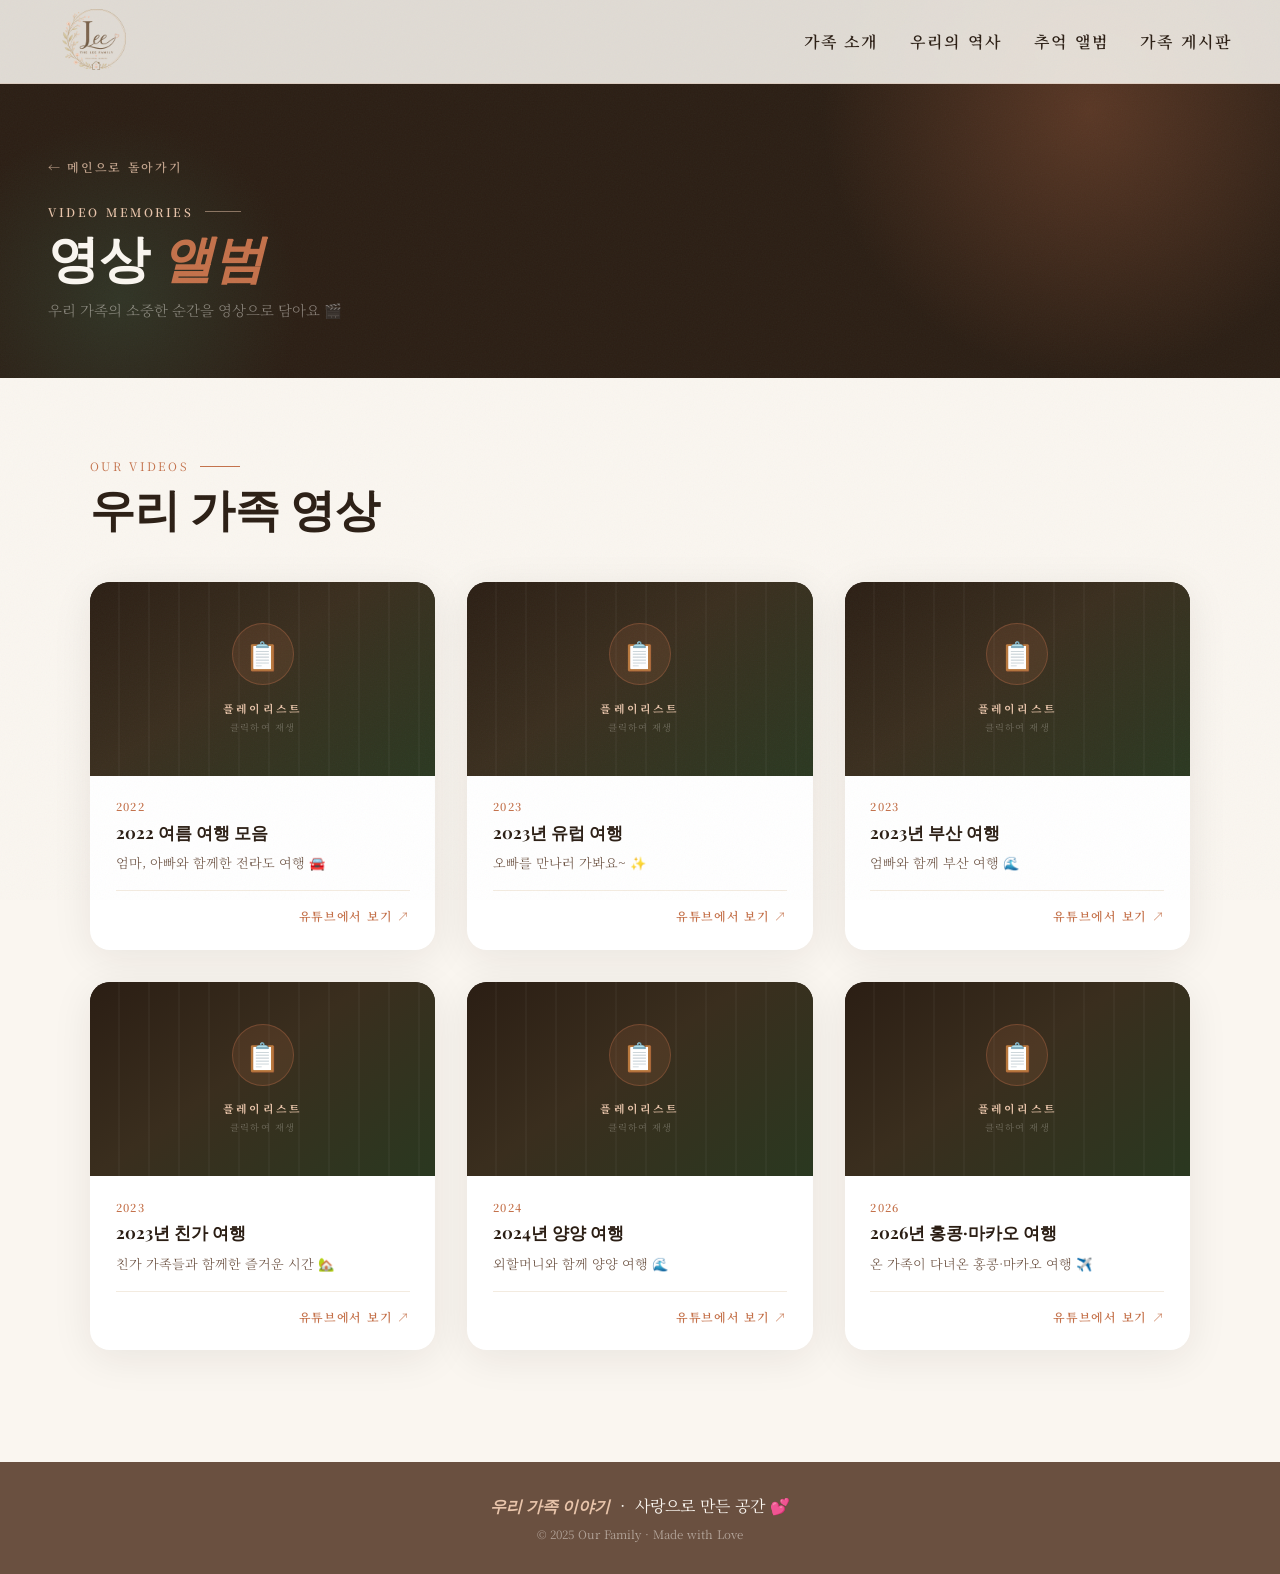
==== album.html @ 89b6e037 "first commit" ====
<!DOCTYPE html>
<html lang="ko">
<head>
  <meta charset="UTF-8" />
  <meta name="viewport" content="width=device-width, initial-scale=1.0"/>
  <title>영상 앨범 · 우리 가족 이야기</title>
  <link rel="icon" href="/img/logo2.png" type="image/png">
  <link href="https://fonts.googleapis.com/css2?family=Playfair+Display:ital,wght@0,400;0,700;1,400&family=Noto+Serif+KR:wght@300;400;600&display=swap" rel="stylesheet"/>
  <link rel="stylesheet" href="./css/style.css"/>
  <link rel="stylesheet" href="./css/album.css"/>
</head>
<body>

<!-- NAV -->
<nav>
  <div class="nav-logo">
    <a href="index.html"><img src="img/logo_outline.png" alt="우리 가족 이야기 로고" class="nav-logo-img"></a>
  </div>  <ul class="nav-links">
    <li><a href="index.html#members">가족 소개</a></li>
    <li><a href="index.html#timeline">우리의 역사</a></li>
    <li><a href="index.html#gallery">추억 앨범</a></li>
    <li><a href="index.html#messages">가족 게시판</a></li>
  </ul>
</nav>

<!-- HERO -->
<header class="album-header">
  <div class="album-header__glow g1"></div>
  <div class="album-header__glow g2"></div>
  <div class="album-header__inner">
    <a href="index.html" class="back-btn">← 메인으로 돌아가기</a>
    <p class="album-header__eyebrow">Video Memories</p>
    <h1 class="album-header__title">영상 <em>앨범</em></h1>
    <p class="album-header__sub">우리 가족의 소중한 순간을 영상으로 담아요 🎬</p>
  </div>
</header>

<!-- 영상 목록 -->
<section class="video-section">
  <div class="video-section__inner">
    <div class="video-section__head">
      <div class="section-eyebrow">Our Videos</div>
      <h2 class="section-title">우리 가족 영상</h2>
    </div>
    <div class="video-grid" id="albumGrid">
      <!-- 영상이 없을 때 표시 -->
      <div class="empty-state" id="albumEmpty" style="display:none">
        <div class="empty-state__icon">🎥</div>
        <p class="empty-state__msg">아직 등록된 영상이 없어요.<br>album.js에 영상을 추가해보세요!</p>
      </div>
    </div>
  </div>
</section>

<!-- FOOTER -->
<footer>
  <p><strong>우리 가족 이야기</strong> &nbsp;·&nbsp; 사랑으로 만든 공간 💕</p>
  <p style="margin-top:0.5rem;font-size:0.72rem;opacity:0.5">© 2025 Our Family · Made with Love</p>
</footer>

<script src="./js/album.js"></script>
</body>
</html>
---- css/style.css ----
/* ──────────────────────────────────────────
   style.css  |  우리 가족 이야기
   ────────────────────────────────────────── */

/* ── CSS 변수 (색상 팔레트) ── */
:root {
  --cream:      #faf6f0;
  --warm:       #f3ebe0;
  --terracotta: #c4714a;
  --amber:      #d4945a;
  --forest:     #3a5c44;
  --deep:       #2b1e14;
  --blush:      #e8c4aa;
  --sage:       #8aab8e;
  --gold:       #b8924a;
}

/* ── 리셋 & 기본 ── */
*, *::before, *::after { box-sizing: border-box; margin: 0; padding: 0; }

html { scroll-behavior: smooth; }

body {
  background-color: var(--cream);
  color: var(--deep);
  font-family: 'Noto Serif KR', serif;
  overflow-x: hidden;
}

/* ── 노이즈 텍스처 오버레이 ── */
body::before {
  content: '';
  position: fixed; inset: 0;
  background-image: url("data:image/svg+xml,%3Csvg xmlns='http://www.w3.org/2000/svg' width='300' height='300'%3E%3Cfilter id='n'%3E%3CfeTurbulence type='fractalNoise' baseFrequency='0.75' numOctaves='4' stitchTiles='stitch'/%3E%3C/filter%3E%3Crect width='300' height='300' filter='url(%23n)' opacity='0.04'/%3E%3C/svg%3E");
  pointer-events: none; z-index: 9999;
}

/* ────────────────────────────────
   NAV
   ──────────────────────────────── */
nav {
  position: fixed; top: 0; left: 0; right: 0; z-index: 100;
  display: flex; align-items: center; justify-content: space-between;
  padding: 1.2rem 3rem;
  background: rgba(250,246,240,0.88);
  backdrop-filter: blur(12px);
  border-bottom: 1px solid rgba(196,113,74,0.15);
}
.nav-logo {
  display: flex;
  align-items: center;
  gap: 0.6rem;
  font-family: 'Playfair Display', serif;
  font-style: italic; font-size: 1.3rem;
  color: var(--terracotta);
  letter-spacing: 0.02em;
  height: 45px;
}
.nav-links { display: flex; gap: 2rem; list-style: none; }
.nav-links a {
  font-size: 1rem; letter-spacing: 0.12em; text-transform: uppercase;
  color: var(--deep); text-decoration: none; font-weight: 600;
  transition: color 0.3s;
}
.nav-links a:hover { color: var(--terracotta); }

.nav-logo-img {
  height: 6rem;
  width: auto;
  display: block;
  object-fit: contain;
}

/* ────────────────────────────────
   HERO
   ──────────────────────────────── */
#hero {
  min-height: 100vh;
  display: grid; grid-template-columns: 1fr 1fr;
  align-items: center;
  padding: 7rem 3rem 4rem;
  position: relative; overflow: hidden;
  gap: 4rem;
}

.hero-bg-circle {
  position: absolute;
  border-radius: 50%;
  background: radial-gradient(circle, var(--blush) 0%, transparent 70%);
  opacity: 0.5;
}
.hero-bg-circle.c1 { width: 600px; height: 600px; top: -100px; right: -100px; }
.hero-bg-circle.c2 {
  width: 400px; height: 400px; bottom: -50px; left: -80px;
  background: radial-gradient(circle, var(--sage) 0%, transparent 70%);
  opacity: 0.25;
}

.hero-text { position: relative; z-index: 2; animation: fadeUp 1s ease both; }
.hero-eyebrow {
  font-size: 0.75rem; letter-spacing: 0.2em; text-transform: uppercase;
  color: var(--terracotta); margin-bottom: 1.2rem;
  display: flex; align-items: center; gap: 0.8rem;
}
.hero-eyebrow::before {
  content: ''; display: block; width: 36px; height: 1px; background: var(--terracotta);
}
.hero-title {
  font-family: 'Playfair Display', serif;
  font-size: clamp(3rem, 6vw, 5.5rem);
  line-height: 1.08; font-weight: 700;
  margin-bottom: 1.5rem;
}
.hero-title em { color: var(--terracotta); font-style: italic; }
.hero-desc {
  font-size: 1rem; line-height: 1.9; color: #5a4030;
  max-width: 420px; margin-bottom: 2.5rem; font-weight: 300;
}

.btn-primary {
  display: inline-block;
  padding: 0.9rem 2.4rem;
  background: var(--terracotta); color: white;
  border-radius: 100px; font-size: 0.82rem;
  letter-spacing: 0.1em; text-transform: uppercase;
  text-decoration: none; font-weight: 600;
  transition: background 0.3s, transform 0.2s;
}
.btn-primary:hover { background: var(--deep); transform: translateY(-2px); }

/* 사진의 세로 포커스 조정: 얼굴이 잘리지 않도록 이미지 위치를 약간 위로 당깁니다 */
.hero-visual .hero-photo,
.photo-card img {
  object-fit: cover;
  object-position: center 10%;
  transition: object-position 0.25s ease;
}
/* hero-visual 이미지 스타일 */
.hero-visual .photo-card { overflow: hidden; border-radius: 12px; }
.hero-visual .hero-photo {
  display: block;
  width: 100%;
  height: 100%;
  /* object-fit: cover; */
  max-height: 160px; /* 네비/레이아웃에 맞춰 조정 */
}
/* 필요하면 card 크기 조정 (예) */
.hero-visual .photo-card { width: 140px; height: 160px; }
@media (max-width:600px){
  .hero-visual .photo-card{ width: 110px; height: 130px; }
}
/* 히어로 사진 그리드 */
.hero-visual {
  position: relative; z-index: 2;
  animation: fadeUp 1s 0.2s ease both;
  display: grid; grid-template-columns: 1fr 1fr; gap: 1rem;
  max-width: 480px; justify-self: end;
}
.photo-card {
  border-radius: 20px; overflow: hidden;
  aspect-ratio: 3/4;
  position: relative;
  box-shadow: 0 20px 60px rgba(43,30,20,0.15);
}
.photo-card:nth-child(2) { margin-top: 2.5rem; }
.photo-card:nth-child(3) { margin-top: -2rem; }
.photo-card:nth-child(4) { margin-top: 1rem; }

.photo-placeholder {
  width: 100%; height: 100%;
  display: flex; flex-direction: column;
  align-items: center; justify-content: center;
  gap: 0.5rem; padding: 1rem; text-align: center;
  cursor: pointer; transition: transform 0.3s;
}
.photo-placeholder:hover { transform: scale(1.02); }
.photo-placeholder .icon { font-size: 2rem; }
.photo-placeholder .label {
  font-size: 0.72rem; letter-spacing: 0.1em;
  text-transform: uppercase; color: rgba(255,255,255,0.85);
  font-weight: 600;
}

.pc-1 { background: linear-gradient(145deg, #c4714a, #d4945a); }
.pc-2 { background: linear-gradient(145deg, #3a5c44, #8aab8e); }
.pc-3 { background: linear-gradient(145deg, #b8924a, #e8c4aa); }
.pc-4 { background: linear-gradient(145deg, #8aab8e, #3a5c44); }

.photo-card input[type="file"] {
  position: absolute; inset: 0; opacity: 0; cursor: pointer; z-index: 3;
}
.photo-card img {
  position: absolute; inset: 0; width: 100%; height: 100%; object-fit: cover;
}

/* ────────────────────────────────
   섹션 공통
   ──────────────────────────────── */
section { padding: 6rem 3rem; }

.section-eyebrow {
  font-size: 0.72rem; letter-spacing: 0.2em; text-transform: uppercase;
  color: var(--terracotta); margin-bottom: 0.8rem;
  display: flex; align-items: center; gap: 0.7rem;
}
.section-eyebrow::after {
  content: ''; flex: 1; max-width: 40px; height: 1px; background: var(--terracotta);
}
.section-title {
  font-family: 'Playfair Display', serif;
  font-size: clamp(2rem, 4vw, 3.2rem); font-weight: 700;
  line-height: 1.15; margin-bottom: 1rem;
}

/* ────────────────────────────────
   MEMBERS (가족 소개)
   ──────────────────────────────── */
#members { background: var(--warm); }

.members-header { text-align: center; margin-bottom: 3.5rem; }
.members-header .section-eyebrow { justify-content: center; }
.members-header .section-eyebrow::after,
.members-header .section-eyebrow::before {
  content: ''; flex: 1; max-width: 40px; height: 1px; background: var(--terracotta);
}

.members-grid {
  display: grid; grid-template-columns: repeat(auto-fit, minmax(200px, 1fr));
  gap: 2rem; max-width: 900px; margin: 0 auto;
}

/* 멤버 카드: 사진으로 대체, hover 시 설명(여기서는 .member-bio)을 아래에서 슬라이드 업하여 표시 */
.member-card { position: relative; overflow: hidden; border-radius: 12px; padding: 1.25rem 1rem 1.5rem; transition: transform .18s ease; }
.member-avatar {
  width: 96px;
  height: 96px;
  border-radius: 50%;
  margin: 0 auto 0.9rem;
  position: relative;
  overflow: hidden;
  display: flex;
  align-items: center;
  justify-content: center;
}

.member-avatar img {
  position: absolute;
  inset: 0;
  width: 100%;
  height: 100%;
  object-fit: cover;
  /* 얼굴이 잘리지 않도록 세로 포지션을 아래로 이동 */
  object-position: center 62%;
  transition: object-position .25s ease;
}

/* 모바일 조정 */
@media (max-width: 600px) {
  .member-avatar { width: 76px; height: 76px; }
  .member-avatar img { object-position: center 60%; }
}
/* 설명 오버레이 (숨김 상태에서 hover 시 나타남) */
.member-bio {
  position: absolute;
  left: 0;
  right: 0;
  bottom: 0;
  background: linear-gradient(180deg, rgba(255,255,255,0.98), rgba(255,255,255,0.95));
  color: #4a3020;
  padding: 1rem;
  font-size: 0.9rem;
  line-height: 1.5;
  transform: translateY(100%);
  opacity: 0;
  transition: transform .25s ease, opacity .25s ease;
  pointer-events: auto;
  box-shadow: 0 -8px 24px rgba(43,30,20,0.06);
}

/* Hover 동작 */
.member-card:hover { transform: translateY(-6px); }
.member-card:hover .member-bio { transform: translateY(0); opacity: 1; }

/* member-role / member-name 위치 조정 (기존 스타일과 충돌하면 필요에 따라 조정) */
.member-role { text-align: center; font-weight: 600; color: #6a5040; margin-bottom: 0.25rem; }
.member-name { text-align: center; font-weight: 700; margin-bottom: 0.6rem; }

/* 모바일/작은 화면 조정 */
@media (max-width: 600px) {
  .member-avatar { width: 72px; height: 72px; }
  .member-bio { font-size: 0.85rem; padding: 0.85rem; }
}
.member-card::before {
  content: ''; 
  position: absolute; 
  top: 0; 
  left: 0; 
  right: 0; 
  height: 7px;
}
.member-card:nth-child(1)::before { background: #4B3F3F; }
.member-card:nth-child(2)::before { background: #C38D9E; }
.member-card:nth-child(3)::before { background: #8E9A82; }
.member-card:nth-child(4)::before { background: #F6C6A8; }
.member-card:hover { transform: translateY(-8px); box-shadow: 0 20px 60px rgba(43,30,20,0.14); }


.av-1 { background: linear-gradient(135deg, #f3ebe0, #e8c4aa); }
.av-2 { background: linear-gradient(135deg, #d4f0da, #8aab8e); }
.av-3 { background: linear-gradient(135deg, #fde8d0, #d4945a); }
.av-4 { background: linear-gradient(135deg, #d0e8f0, #7aabb8); }

/* ────────────────────────────────
   TIMELINE (우리의 발자취)
   ──────────────────────────────── */
#timeline { position: relative; }
.timeline-header { margin-bottom: 4rem; }

.timeline-list { position: relative; max-width: 700px; margin: 0 auto; }
.timeline-list::before {
  content: ''; position: absolute; left: 50%; top: 0; bottom: 0;
  width: 2px;
  background: linear-gradient(to bottom, transparent, var(--blush), var(--blush), transparent);
  transform: translateX(-50%);
}

/* timeline: 스크롤 시 항목 하나씩 나타나게 하는 애니메이션 */
.timeline-list .tl-item {
  opacity: 0;
  transform: translateY(24px);
  transition: opacity .5s ease, transform .5s ease;
  will-change: opacity, transform;
}
.timeline-list .tl-item.in-view {
  opacity: 1;
  transform: translateY(0);
}
/* 선택사항: 각 항목이 화면 중앙에 가까울 때 트리거하려면 threshold 조절 */
@media (prefers-reduced-motion: reduce) {
  .timeline-list .tl-item,
  .timeline-list .tl-item.in-view {
    transition: none;
    transform: none;
    opacity: 1;
  }
}

.tl-item {
  display: grid; grid-template-columns: 1fr 60px 1fr;
  align-items: start; margin-bottom: 3rem;
  opacity: 0; transform: translateY(20px);
  transition: opacity 0.5s, transform 0.5s;
}
.tl-item.visible { opacity: 1; transform: none; }

.tl-left  { text-align: right; padding-right: 2rem; padding-top: 0.3rem; }
.tl-right { padding-left: 2rem; padding-top: 0.3rem; }

/* 짝수 항목: 좌우 반전 */
.tl-item:nth-child(even) .tl-left  { order: 3; text-align: left; padding-left: 2rem; padding-right: 0; }
.tl-item:nth-child(even) .tl-center { order: 2; }
.tl-item:nth-child(even) .tl-right { order: 1; text-align: right; padding-right: 2rem; padding-left: 0; }

.tl-center { display: flex; align-items: flex-start; justify-content: center; padding-top: 0.2rem; }
.tl-dot {
  width: 16px; height: 16px; border-radius: 50%;
  background: var(--terracotta); border: 3px solid var(--cream);
  box-shadow: 0 0 0 3px var(--blush); flex-shrink: 0; margin-top: 0.2rem;
}

.tl-year {
  font-family: 'Playfair Display', serif; font-size: 1.6rem;
  font-weight: 700; color: var(--terracotta); line-height: 1; margin-bottom: 0.3rem;
}
.tl-title { font-weight: 600; font-size: 0.95rem; margin-bottom: 0.4rem; }
.tl-desc  { font-size: 0.82rem; color: #6a5040; line-height: 1.7; font-weight: 300; }

/* ────────────────────────────────
   GALLERY (추억 앨범)
   ──────────────────────────────── */
#gallery { background: var(--deep); color: var(--cream); }
#gallery .section-eyebrow { color: var(--blush); }
#gallery .section-eyebrow::after { background: var(--blush); }

/* 영상 앨범 링크 버튼 */
.btn-album {
  display: inline-flex; align-items: center; gap: 0.4rem;
  padding: 0.55rem 1.4rem;
  margin-bottom: 1.5rem;
  border: 1.5px solid var(--blush); border-radius: 100px;
  color: var(--blush); font-size: 0.78rem;
  letter-spacing: 0.08em; text-decoration: none; font-weight: 600;
  transition: background 0.25s, color 0.25s, transform 0.2s;
  white-space: nowrap;
}
.btn-album:hover {
  background: var(--blush); color: var(--deep);
  transform: translateY(-2px);
}

.gallery-grid {
  display: grid;
  grid-template-columns: 2fr 1fr 1fr;
  grid-template-rows: 200px 200px;
  gap: 1rem;
}
.gallery-item {
  border-radius: 16px; overflow: hidden;
  position: relative;
}
.gallery-item:first-child { grid-row: 1 / 3; }

.gallery-ph {
  width: 100%; height: 100%;
  display: flex; flex-direction: column;
  align-items: center; justify-content: center; gap: 0.6rem;
  color: rgba(250,246,240,0.6); font-size: 0.75rem;
  letter-spacing: 0.1em; text-transform: uppercase; font-weight: 600;
}

/* g2 이미지: 좌/우(및 상/하) 위치를 변수로 제어 */
.gallery-item.g2 {
  --g2-pos-x: 70%; /* 기본 가로 위치 (left:0% / center:50% / right:100%) */
  --g2-pos-y: 70%;  /* 기본 세로 위치 (0% 위쪽 / 100% 아래쪽) */
}
.gallery-item.g2 img {
  object-position: var(--g2-pos-x) var(--g2-pos-y);
  transition: object-position .25s ease, transform .25s ease;
}

/* g3 이미지: 좌/우(및 상/하) 위치를 변수로 제어 */
.gallery-item.g3 {
  --g3-pos-x: 100%; /* 기본 가로 위치 (left:0% / center:50% / right:100%) */
  --g3-pos-y: 70%;  /* 기본 세로 위치 (0% 위쪽 / 100% 아래쪽) */
}
.gallery-item.g3 img {
  object-position: var(--g3-pos-x) var(--g3-pos-y);
  transition: object-position .25s ease, transform .25s ease;
}

.gallery-item.g4 {
  --g3-pos-x: 100%; /* 기본 가로 위치 (left:0% / center:50% / right:100%) */
  --g3-pos-y: 70%;  /* 기본 세로 위치 (0% 위쪽 / 100% 아래쪽) */
}
.gallery-item.g4 img {
  object-position: var(--g4-pos-x) var(--g4-pos-y);
  transition: object-position .25s ease, transform .25s ease;
}

.gallery-item.g5 {
  --g3-pos-x: 100%; /* 기본 가로 위치 (left:0% / center:50% / right:100%) */
  --g3-pos-y: 40%;  /* 기본 세로 위치 (0% 위쪽 / 100% 아래쪽) */
}
.gallery-item.g5 img {
  object-position: var(--g5-pos-x) var(--g5-pos-y);
  transition: object-position .25s ease, transform .25s ease;
}
/* 호버 약간 확대(선택) */
.gallery-item.g2:hover img { transform: scale(1.04); }
.gallery-item.g3:hover img { transform: scale(1.04); }
.gallery-item.g4:hover img { transform: scale(1.04); }
.gallery-item.g5:hover img { transform: scale(1.04); }

.gallery-item img { position: absolute; inset: 0; width: 100%; height: 100%; object-fit: cover; }

/* ────────────────────────────────
   FOOTER
   ──────────────────────────────── */
/* footer 색상 변경 */
footer {
  background: #6a5040; /* 원하면 다른 색으로 변경: #6a5040 등 */
  color: var(--cream);
  padding: 2rem 3rem;
  text-align: center;
  transition: background .2s ease, color .2s ease;
}
footer p { margin: 0; color: inherit; }
footer a { color: rgba(255,255,255,0.95); text-decoration: underline; }
footer strong { color: var(--blush); font-family: 'Playfair Display', serif; font-style: italic; }

/* ────────────────────────────────
   애니메이션
   ──────────────────────────────── */
@keyframes fadeUp {
  from { opacity: 0; transform: translateY(24px); }
  to   { opacity: 1; transform: translateY(0); }
}

.reveal {
  opacity: 0; transform: translateY(24px);
  transition: opacity 0.6s, transform 0.6s;
}
.reveal.visible { opacity: 1; transform: none; }

/* ────────────────────────────────
   장식 요소
   ──────────────────────────────── */
.leaf {
  position: absolute; opacity: 0.06; pointer-events: none;
  font-size: clamp(80px, 15vw, 160px);
  user-select: none;
}

/* ────────────────────────────────
   반응형 (모바일)
   ──────────────────────────────── */
@media (max-width: 768px) {
  nav { padding: 1rem 1.5rem; }
  .nav-links { display: none; }

  #hero { grid-template-columns: 1fr; padding: 6rem 1.5rem 3rem; gap: 2rem; }
  .hero-visual { justify-self: center; max-width: 340px; }

  section { padding: 4rem 1.5rem; }

  .gallery-grid { grid-template-columns: 1fr 1fr; grid-template-rows: auto; }
  .gallery-item:first-child { grid-row: auto; }

  .timeline-list::before { left: 24px; }
  .tl-item { grid-template-columns: 0 48px 1fr; }
  .tl-left { display: none; }
  .tl-item:nth-child(even) .tl-left   { display: none; }
  .tl-item:nth-child(even) .tl-center { order: 1; }
  .tl-item:nth-child(even) .tl-right  { order: 2; text-align: left; padding-right: 0; padding-left: 1.5rem; }
}
---- css/album.css ----
/* ──────────────────────────────────────────
   album.css  |  영상 앨범 페이지 전용 스타일
   (공통 스타일은 style.css 에서 불러옵니다)
   ────────────────────────────────────────── */

/* ────────────────────────────────
   히어로 배너  (.album-header)
   ──────────────────────────────── */
.album-header {
  min-height: 42vh;
  background: var(--deep);
  display: flex;
  align-items: flex-end;
  padding: 8rem 3rem 3.5rem;
  position: relative;
  overflow: hidden;
}

/* 빛번짐 장식 */
.album-header__glow {
  position: absolute;
  border-radius: 50%;
  pointer-events: none;
}
.album-header__glow.g1 {
  width: 540px; height: 540px;
  top: -160px; right: -80px;
  background: radial-gradient(circle, rgba(196,113,74,0.3) 0%, transparent 70%);
}
.album-header__glow.g2 {
  width: 360px; height: 360px;
  bottom: -100px; left: -60px;
  background: radial-gradient(circle, rgba(58,92,68,0.35) 0%, transparent 70%);
}

.album-header__inner {
  position: relative;
  z-index: 2;
}

/* 뒤로 가기 버튼 */
.back-btn {
  display: inline-flex;
  align-items: center;
  gap: 0.4rem;
  color: var(--blush);
  font-size: 0.75rem;
  letter-spacing: 0.14em;
  text-transform: uppercase;
  text-decoration: none;
  font-weight: 600;
  margin-bottom: 1.8rem;
  opacity: 0.8;
  transition: color 0.25s, opacity 0.25s, transform 0.2s;
}
.back-btn:hover {
  color: var(--cream);
  opacity: 1;
  transform: translateX(-3px);
}

/* 아이브로우 */
.album-header__eyebrow {
  font-size: 0.72rem;
  letter-spacing: 0.22em;
  text-transform: uppercase;
  color: var(--blush);
  font-weight: 600;
  margin-bottom: 0.6rem;
  display: flex;
  align-items: center;
  gap: 0.7rem;
}
.album-header__eyebrow::after {
  content: '';
  display: block;
  width: 36px; height: 1px;
  background: var(--blush);
  opacity: 0.5;
}

/* 타이틀 */
.album-header__title {
  font-family: 'Playfair Display', serif;
  font-size: clamp(2rem, 4vw, 3.2rem); font-weight: 700;
  line-height: 1.08;
  color: var(--cream);
  margin-bottom: 0.8rem;
}
.album-header__title em {
  color: var(--terracotta);
  font-style: italic;
}

/* 서브타이틀 */
.album-header__sub {
  color: rgba(250,246,240,0.45);
  font-size: 0.9rem;
  font-weight: 300;
  line-height: 1.7;
}

/* ────────────────────────────────
   영상 목록 섹션  (.video-section)
   ──────────────────────────────── */
.video-section {
  background: var(--cream);
  padding: 5rem 3rem 7rem;
}

.video-section__inner {
  max-width: 1100px;
  margin: 0 auto;
}

.video-section__head {
  margin-bottom: 3rem;
}

/* 아이브로우 (section-eyebrow 는 style.css 에 있으나
   album 페이지 색상만 여기서 오버라이드) */
.video-section__head .section-eyebrow {
  color: var(--terracotta);
  margin-bottom: 0.5rem;
}
.video-section__head .section-title {
  font-family: 'Playfair Display', serif;
  font-size: clamp(1.8rem, 3.5vw, 2.8rem);
  font-weight: 700;
  color: var(--deep);
}

/* ────────────────────────────────
   영상 그리드  (.video-grid)
   ──────────────────────────────── */
.video-grid {
  display: grid;
  grid-template-columns: repeat(auto-fill, minmax(300px, 1fr));
  gap: 2rem;
}

/* ────────────────────────────────
   영상 카드  (.video-card)
   ──────────────────────────────── */
.video-card {
  background: white;
  border-radius: 20px;
  overflow: hidden;
  box-shadow: 0 8px 40px rgba(43,30,20,0.08);
  transition: transform 0.3s, box-shadow 0.3s;
  animation: fadeUp 0.45s ease both;
}
.video-card:hover {
  transform: translateY(-6px);
  box-shadow: 0 20px 60px rgba(43,30,20,0.13);
}

/* 썸네일 영역 (16:9 비율 유지) */
.video-thumb {
  position: relative;
  padding-top: 56.25%;
  background: var(--deep);
  overflow: hidden;
  cursor: pointer;
}
.video-thumb iframe,
.video-thumb-img {
  position: absolute;
  inset: 0; width: 100%; height: 100%;
}
.video-thumb iframe  { border: none; }
.video-thumb-img     { object-fit: cover; }

/* 일반 영상 — 썸네일 로드 실패 플레이스홀더 */
.video-thumb-placeholder {
  position: absolute; inset: 0;
  display: flex; flex-direction: column;
  align-items: center; justify-content: center; gap: 0.6rem;
  color: rgba(250,246,240,0.5);
  font-size: 0.75rem; letter-spacing: 0.1em; text-transform: uppercase;
}
.video-thumb-placeholder .play-icon { font-size: 2.5rem; }

/* ────────────────────────────────
   플레이리스트 썸네일 플레이스홀더
   ──────────────────────────────── */
.playlist-thumb-placeholder {
  position: absolute; inset: 0;
  display: flex; flex-direction: column;
  align-items: center; justify-content: center;
  gap: 0.9rem;
  background: linear-gradient(145deg, #2b1e14 0%, #3a2e1e 45%, #2a3820 100%);
  transition: background 0.3s;
}

/* 배경 줄무늬 (필름 느낌) */
.playlist-thumb-placeholder::before {
  content: '';
  position: absolute; inset: 0;
  background: repeating-linear-gradient(
    90deg,
    transparent 0px, transparent 28px,
    rgba(255,255,255,0.03) 28px, rgba(255,255,255,0.03) 30px
  );
  pointer-events: none;
}

.video-thumb:hover .playlist-thumb-placeholder {
  background: linear-gradient(145deg, #3a2a1c 0%, #4a3c28 45%, #344828 100%);
}

/* 아이콘 원형 */
.playlist-thumb-icon-wrap {
  position: relative; z-index: 1;
  width: 62px; height: 62px;
  border-radius: 50%;
  background: rgba(196,113,74,0.15);
  border: 1.5px solid rgba(196,113,74,0.35);
  display: flex; align-items: center; justify-content: center;
  transition: background 0.3s, border-color 0.3s, transform 0.3s;
}
.video-thumb:hover .playlist-thumb-icon-wrap {
  background: rgba(196,113,74,0.28);
  border-color: rgba(196,113,74,0.65);
  transform: scale(1.08);
}
.playlist-thumb-icon { font-size: 1.75rem; line-height: 1; }

/* 텍스트 */
.playlist-thumb-text {
  position: relative; z-index: 1;
  display: flex; flex-direction: column;
  align-items: center; gap: 0.25rem;
}
.playlist-thumb-label {
  font-size: 0.68rem;
  letter-spacing: 0.2em; text-transform: uppercase;
  color: var(--blush); font-weight: 700;
}
.playlist-thumb-sub {
  font-size: 0.58rem;
  letter-spacing: 0.12em; text-transform: uppercase;
  color: rgba(250,246,240,0.3); font-weight: 400;
}

/* ────────────────────────────────
   카드 본문  (.video-body)
   ──────────────────────────────── */
.video-body { padding: 1.4rem 1.6rem 1.6rem; }

.video-date {
  font-size: 0.68rem; letter-spacing: 0.12em; text-transform: uppercase;
  color: var(--terracotta); font-weight: 600; margin-bottom: 0.4rem;
}
.video-title {
  font-family: 'Playfair Display', serif;
  font-size: 1.05rem; font-weight: 700;
  color: var(--deep); margin-bottom: 0.5rem; line-height: 1.4;
}
.video-desc {
  font-size: 0.82rem; color: #6a5040; line-height: 1.7; font-weight: 300;
}

/* 카드 하단 */
.video-card-footer {
  display: flex; align-items: center; justify-content: flex-end;
  margin-top: 1rem; padding-top: 1rem;
  border-top: 1px solid var(--warm);
}
.video-link {
  font-size: 0.75rem; color: var(--terracotta);
  text-decoration: none; font-weight: 600;
  letter-spacing: 0.06em; transition: color 0.25s;
}
.video-link:hover { color: var(--deep); }

/* ────────────────────────────────
   빈 상태  (.empty-state)
   ──────────────────────────────── */
.empty-state {
  grid-column: 1 / -1;
  text-align: center;
  padding: 5rem 2rem;
  background: white;
  border-radius: 24px;
  border: 2px dashed var(--blush);
}
.empty-state__icon { font-size: 3.5rem; margin-bottom: 1.2rem; }
.empty-state__msg {
  font-size: 0.9rem; color: #a08070;
  line-height: 1.9; font-weight: 300;
}

/* ────────────────────────────────
   애니메이션
   ──────────────────────────────── */
@keyframes fadeUp {
  from { opacity: 0; transform: translateY(20px); }
  to   { opacity: 1; transform: translateY(0); }
}

/* ────────────────────────────────
   반응형 (모바일)
   ──────────────────────────────── */
@media (max-width: 768px) {
  .album-header    { padding: 6.5rem 1.5rem 2.5rem; }
  .video-section   { padding: 3.5rem 1.5rem 5rem; }
  .video-grid      { grid-template-columns: 1fr; }
}
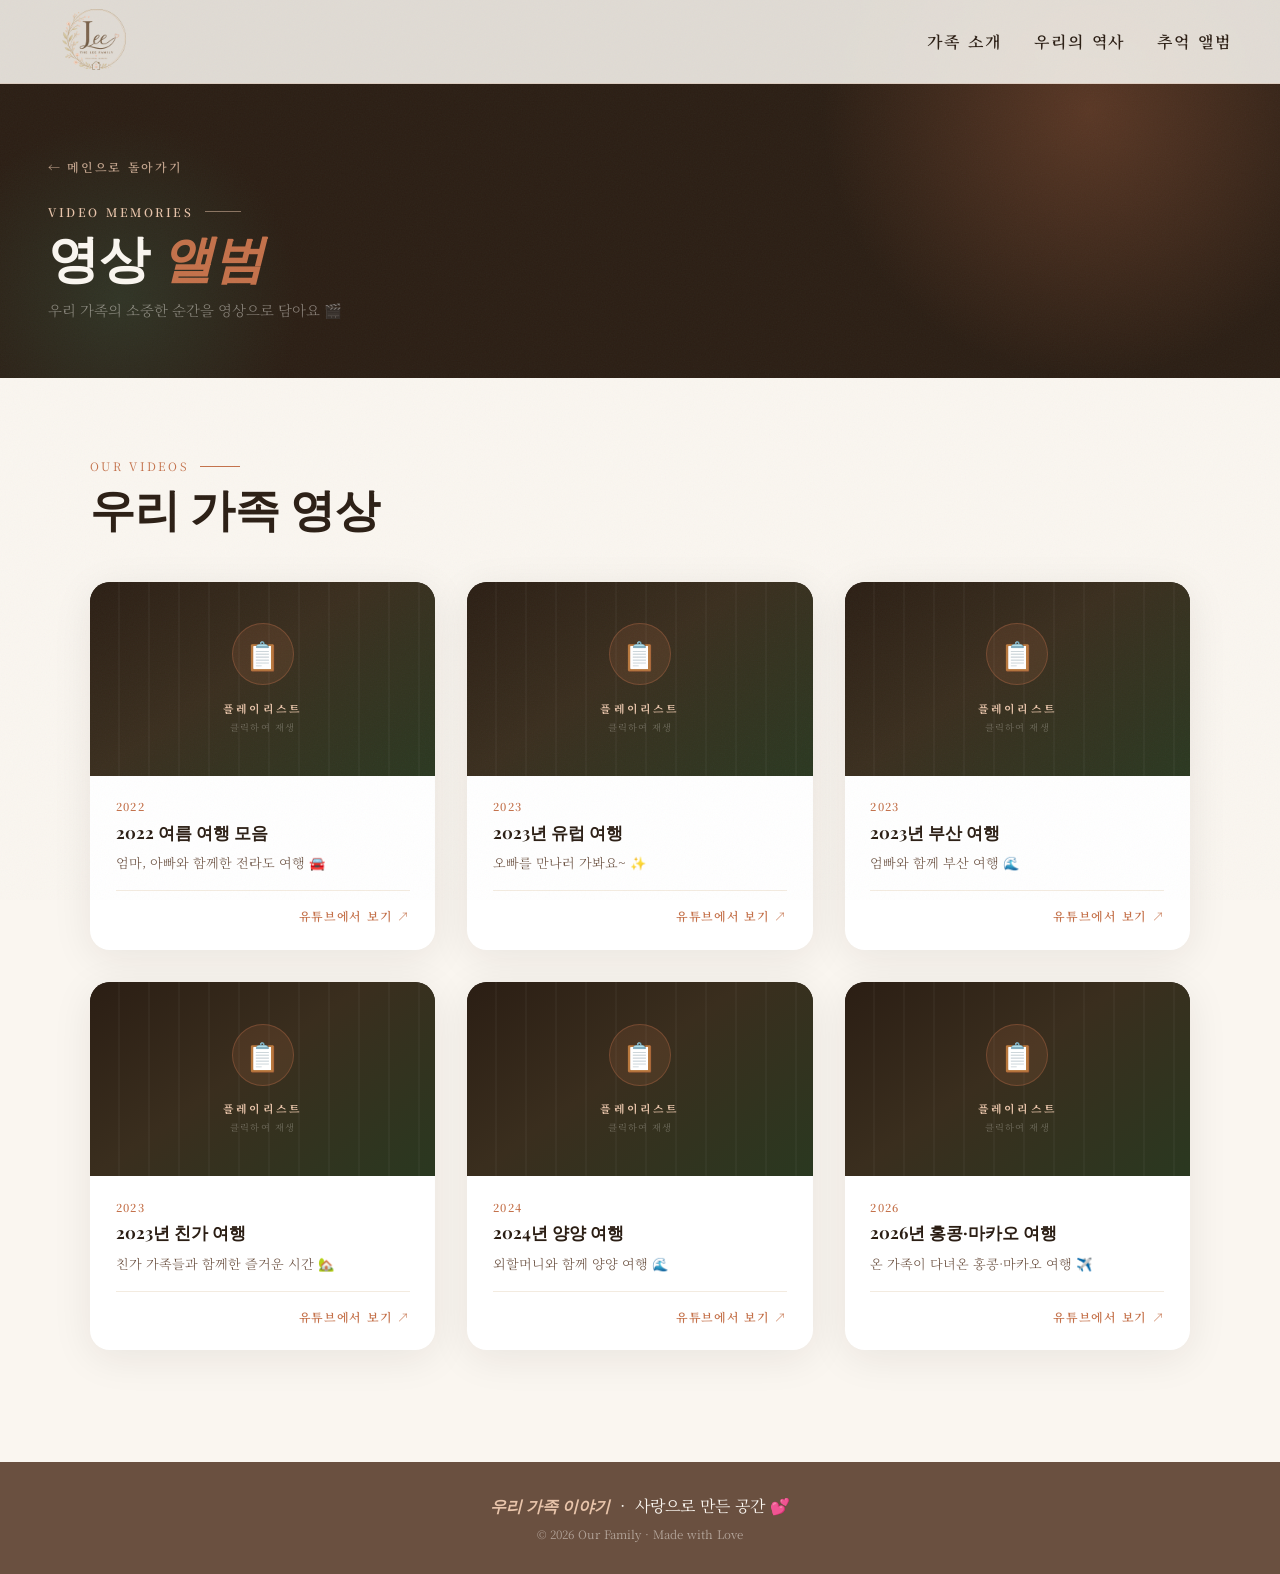
==== commit 3501d3ef: "modify nav-log" ====
--- a/album.html
+++ b/album.html
@@ -19,7 +19,6 @@
     <li><a href="index.html#members">가족 소개</a></li>
     <li><a href="index.html#timeline">우리의 역사</a></li>
     <li><a href="index.html#gallery">추억 앨범</a></li>
-    <li><a href="index.html#messages">가족 게시판</a></li>
   </ul>
 </nav>
 
@@ -55,7 +54,7 @@
 <!-- FOOTER -->
 <footer>
   <p><strong>우리 가족 이야기</strong> &nbsp;·&nbsp; 사랑으로 만든 공간 💕</p>
-  <p style="margin-top:0.5rem;font-size:0.72rem;opacity:0.5">© 2025 Our Family · Made with Love</p>
+  <p style="margin-top:0.5rem;font-size:0.72rem;opacity:0.5">© 2026 Our Family · Made with Love</p>
 </footer>
 
 <script src="./js/album.js"></script>
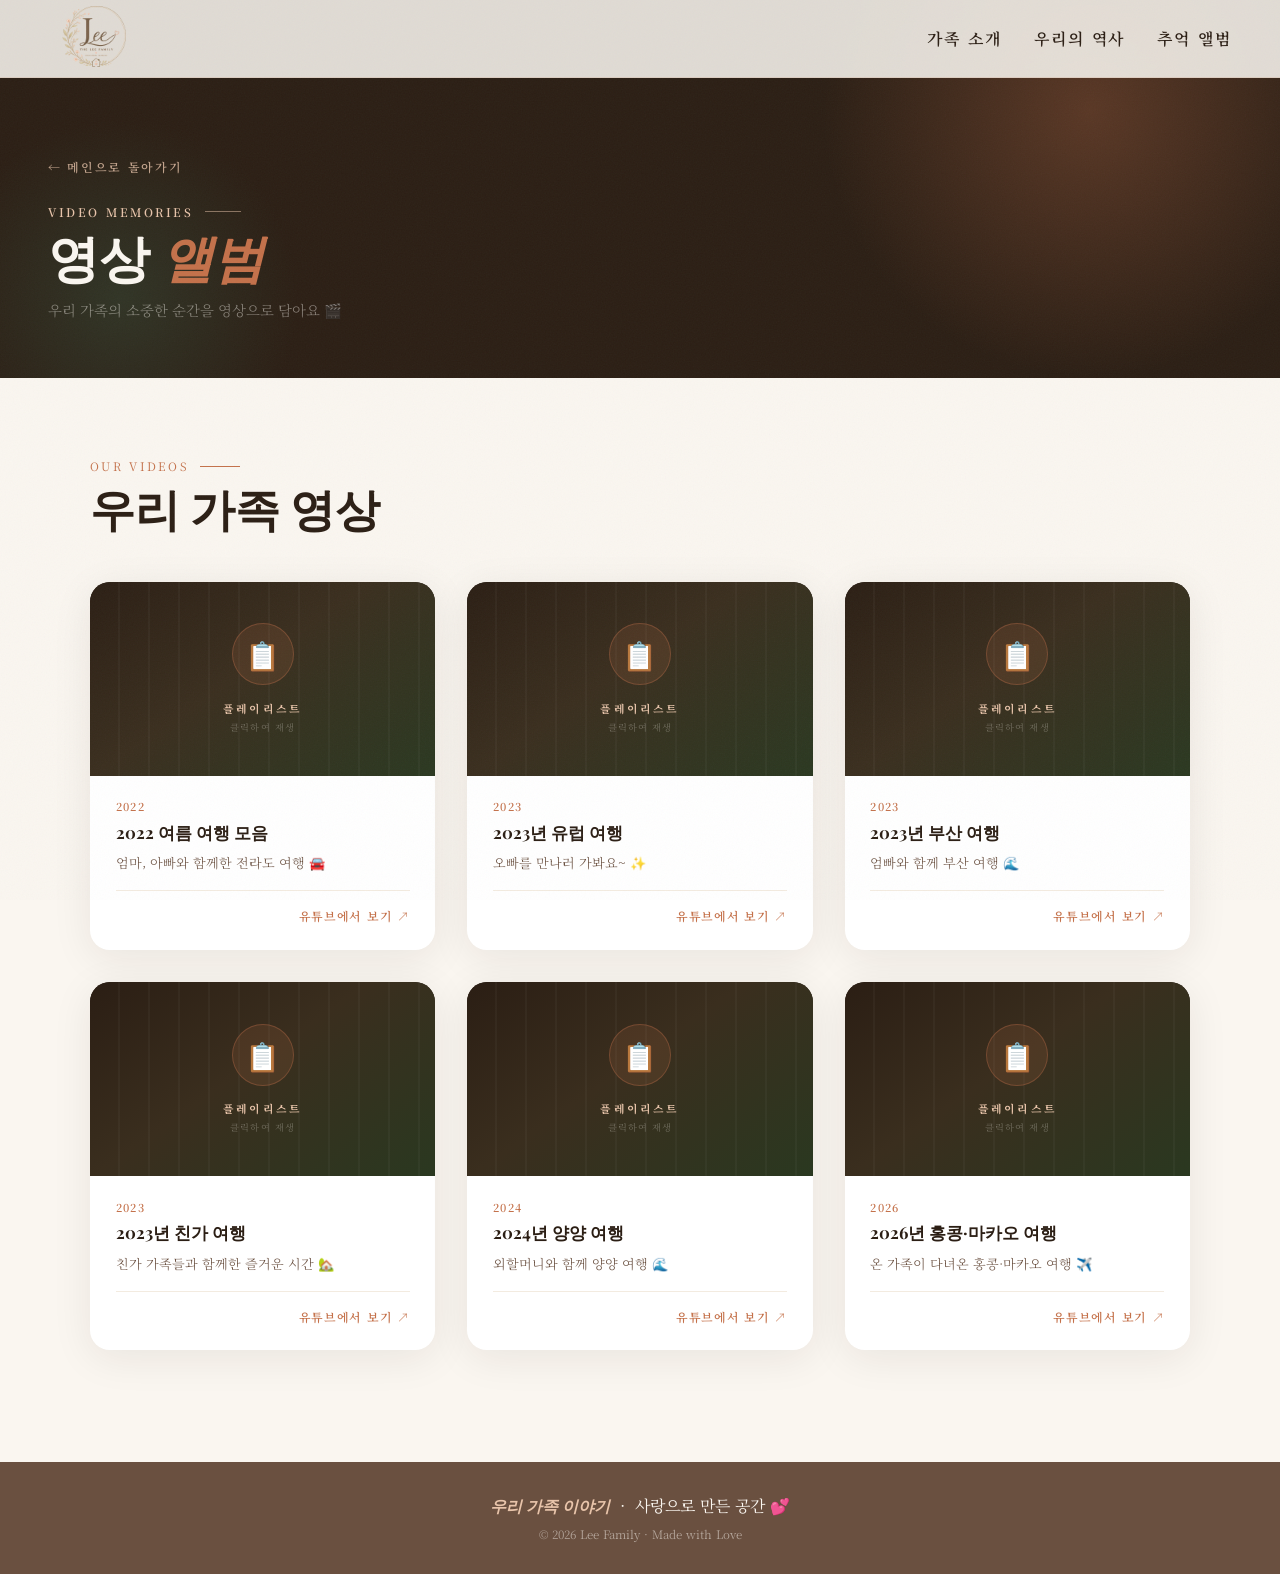
==== commit f63d8ded: "modify minor things" ====
--- a/album.html
+++ b/album.html
@@ -54,7 +54,7 @@
 <!-- FOOTER -->
 <footer>
   <p><strong>우리 가족 이야기</strong> &nbsp;·&nbsp; 사랑으로 만든 공간 💕</p>
-  <p style="margin-top:0.5rem;font-size:0.72rem;opacity:0.5">© 2026 Our Family · Made with Love</p>
+  <p style="margin-top:0.5rem;font-size:0.72rem;opacity:0.5">© 2026 Lee Family · Made with Love</p>
 </footer>
 
 <script src="./js/album.js"></script>
--- a/css/style.css
+++ b/css/style.css
@@ -41,7 +41,7 @@
 nav {
   position: fixed; top: 0; left: 0; right: 0; z-index: 100;
   display: flex; align-items: center; justify-content: space-between;
-  padding: 1.2rem 3rem;
+  padding: 1.7rem 3rem;
   background: rgba(250,246,240,0.88);
   backdrop-filter: blur(12px);
   border-bottom: 1px solid rgba(196,113,74,0.15);
@@ -54,7 +54,7 @@
   font-style: italic; font-size: 1.3rem;
   color: var(--terracotta);
   letter-spacing: 0.02em;
-  height: 45px;
+  height: 7px;
 }
 .nav-links { display: flex; gap: 2rem; list-style: none; }
 .nav-links a {
@@ -324,42 +324,18 @@
   transform: translateX(-50%);
 }
 
-/* timeline: 스크롤 시 항목 하나씩 나타나게 하는 애니메이션 */
-.timeline-list .tl-item {
-  opacity: 0;
-  transform: translateY(24px);
-  transition: opacity .5s ease, transform .5s ease;
-  will-change: opacity, transform;
-}
-.timeline-list .tl-item.in-view {
-  opacity: 1;
-  transform: translateY(0);
-}
-/* 선택사항: 각 항목이 화면 중앙에 가까울 때 트리거하려면 threshold 조절 */
-@media (prefers-reduced-motion: reduce) {
-  .timeline-list .tl-item,
-  .timeline-list .tl-item.in-view {
-    transition: none;
-    transform: none;
-    opacity: 1;
-  }
-}
-
 .tl-item {
   display: grid; grid-template-columns: 1fr 60px 1fr;
   align-items: start; margin-bottom: 3rem;
-  opacity: 0; transform: translateY(20px);
-  transition: opacity 0.5s, transform 0.5s;
-}
-.tl-item.visible { opacity: 1; transform: none; }
+  opacity: 0; transform: translateY(24px);
+  transition: opacity 0.5s ease, transform 0.5s ease;
+  will-change: opacity, transform;
+}
+.tl-item.in-view,
+.tl-item.visible { opacity: 1; transform: translateY(0); }
 
 .tl-left  { text-align: right; padding-right: 2rem; padding-top: 0.3rem; }
 .tl-right { padding-left: 2rem; padding-top: 0.3rem; }
-
-/* 짝수 항목: 좌우 반전 */
-.tl-item:nth-child(even) .tl-left  { order: 3; text-align: left; padding-left: 2rem; padding-right: 0; }
-.tl-item:nth-child(even) .tl-center { order: 2; }
-.tl-item:nth-child(even) .tl-right { order: 1; text-align: right; padding-right: 2rem; padding-left: 0; }
 
 .tl-center { display: flex; align-items: flex-start; justify-content: center; padding-top: 0.2rem; }
 .tl-dot {
@@ -368,12 +344,13 @@
   box-shadow: 0 0 0 3px var(--blush); flex-shrink: 0; margin-top: 0.2rem;
 }
 
-.tl-year {
-  font-family: 'Playfair Display', serif; font-size: 1.6rem;
-  font-weight: 700; color: var(--terracotta); line-height: 1; margin-bottom: 0.3rem;
-}
+.tl-year  { font-family: 'Playfair Display', serif; font-size: 1.6rem; font-weight: 700; color: var(--terracotta); line-height: 1; margin-bottom: 0.3rem; }
 .tl-title { font-weight: 600; font-size: 0.95rem; margin-bottom: 0.4rem; }
 .tl-desc  { font-size: 0.82rem; color: #6a5040; line-height: 1.7; font-weight: 300; }
+
+@media (prefers-reduced-motion: reduce) {
+  .tl-item { transition: none; transform: none; opacity: 1; }
+}
 
 /* ────────────────────────────────
    GALLERY (추억 앨범)
@@ -505,7 +482,12 @@
    반응형 (모바일)
    ──────────────────────────────── */
 @media (max-width: 768px) {
-  nav { padding: 1rem 1.5rem; }
+  nav {
+    padding: 2.2rem 1.5rem 2rem 1.5rem; 
+    top: 0;
+    position: fixed;
+    padding-top: max(2.2rem, env(safe-area-inset-top));
+  }
   .nav-links { display: none; }
 
   #hero { grid-template-columns: 1fr; padding: 6rem 1.5rem 3rem; gap: 2rem; }
@@ -513,13 +495,99 @@
 
   section { padding: 4rem 1.5rem; }
 
-  .gallery-grid { grid-template-columns: 1fr 1fr; grid-template-rows: auto; }
-  .gallery-item:first-child { grid-row: auto; }
-
-  .timeline-list::before { left: 24px; }
-  .tl-item { grid-template-columns: 0 48px 1fr; }
-  .tl-left { display: none; }
-  .tl-item:nth-child(even) .tl-left   { display: none; }
-  .tl-item:nth-child(even) .tl-center { order: 1; }
-  .tl-item:nth-child(even) .tl-right  { order: 2; text-align: left; padding-right: 0; padding-left: 1.5rem; }
-}
+    /* ── 갤러리 헤더: 제목 + 버튼 나란히 ── */
+  .gallery-header {
+    display: flex;
+    flex-wrap: wrap;
+    align-items: center;
+    gap: 0.8rem;
+    margin-bottom: 1.5rem;
+  }
+  .gallery-header .section-title {
+    margin-bottom: 0;   /* 기본 하단 여백 제거 */
+  }
+  .btn-album {
+    margin-bottom: 0;   /* 기본 하단 여백 제거 */
+  }
+
+  /* ── 갤러리: g1만 표시 ── */
+  .gallery-grid {
+    display: block;     /* grid 해제 */
+  }
+  .gallery-item {
+    display: none;      /* 전부 숨기고 */
+  }
+  .gallery-item.g1 {
+    display: block;     /* g1만 표시 */
+    height: 260px;      /* 고정 높이 */
+    border-radius: 16px;
+  }
+  .gallery-item:first-child {
+    grid-row: auto;     /* 기존 grid-row 초기화 */
+  }
+
+  .timeline-list::before { left: 7px; transform: none; }
+  .tl-item {
+    display: flex;
+    flex-direction: column;
+    position: relative;
+    padding-left: 2.4rem;
+    margin-bottom: 2.2rem;
+  }
+
+  .tl-center {
+    position: absolute;
+    left: 0; top: 3px;
+    padding: 0;
+  }
+  .tl-left  { order: 1; text-align: left; padding: 0; }
+  .tl-right { order: 2; text-align: left; padding: 0; }
+}
+
+/* ── 360px 이하 초소형 모바일 ── */
+@media (max-width: 400px) {
+
+  nav {
+    padding: 2.2rem 1.5rem 2rem 1.5rem; 
+    top: 0;
+    position: fixed;
+    padding-top: max(0.8rem, env(safe-area-inset-top));
+  }
+  .nav-links { display: none; }
+
+  /* 히어로 */
+  .hero-title { font-size: 2.4rem; }
+  .hero-desc  { font-size: 0.88rem; }
+  .hero-visual { max-width: 100%; }
+  .photo-card { border-radius: 14px; }
+
+  #members  { display: none; }
+  #timeline { display: none; }
+
+  /* 갤러리 */
+  .gallery-item.g1 { height: 210px; }
+  .gallery-header {
+    display: flex;
+    flex-direction: column;  /* 전체는 세로 정렬 */
+    align-items: flex-start;
+    gap: 0.5rem;
+    margin-bottom: 1.5rem;
+  }
+
+  /* 제목 + 버튼만 가로로 묶기 */
+  .gallery-header .title-row {
+    display: flex;
+    align-items: center;
+    flex-wrap: wrap;
+    gap: 0.8rem;
+  }
+
+  .gallery-header .section-title { margin-bottom: 0; }
+  .btn-album { margin-bottom: 0; }
+
+  /* 섹션 여백 */
+  section { padding: 3rem 1.2rem; }
+
+  /* 푸터 */
+  footer { padding: 2rem 1.2rem; font-size: 0.72rem; }
+}
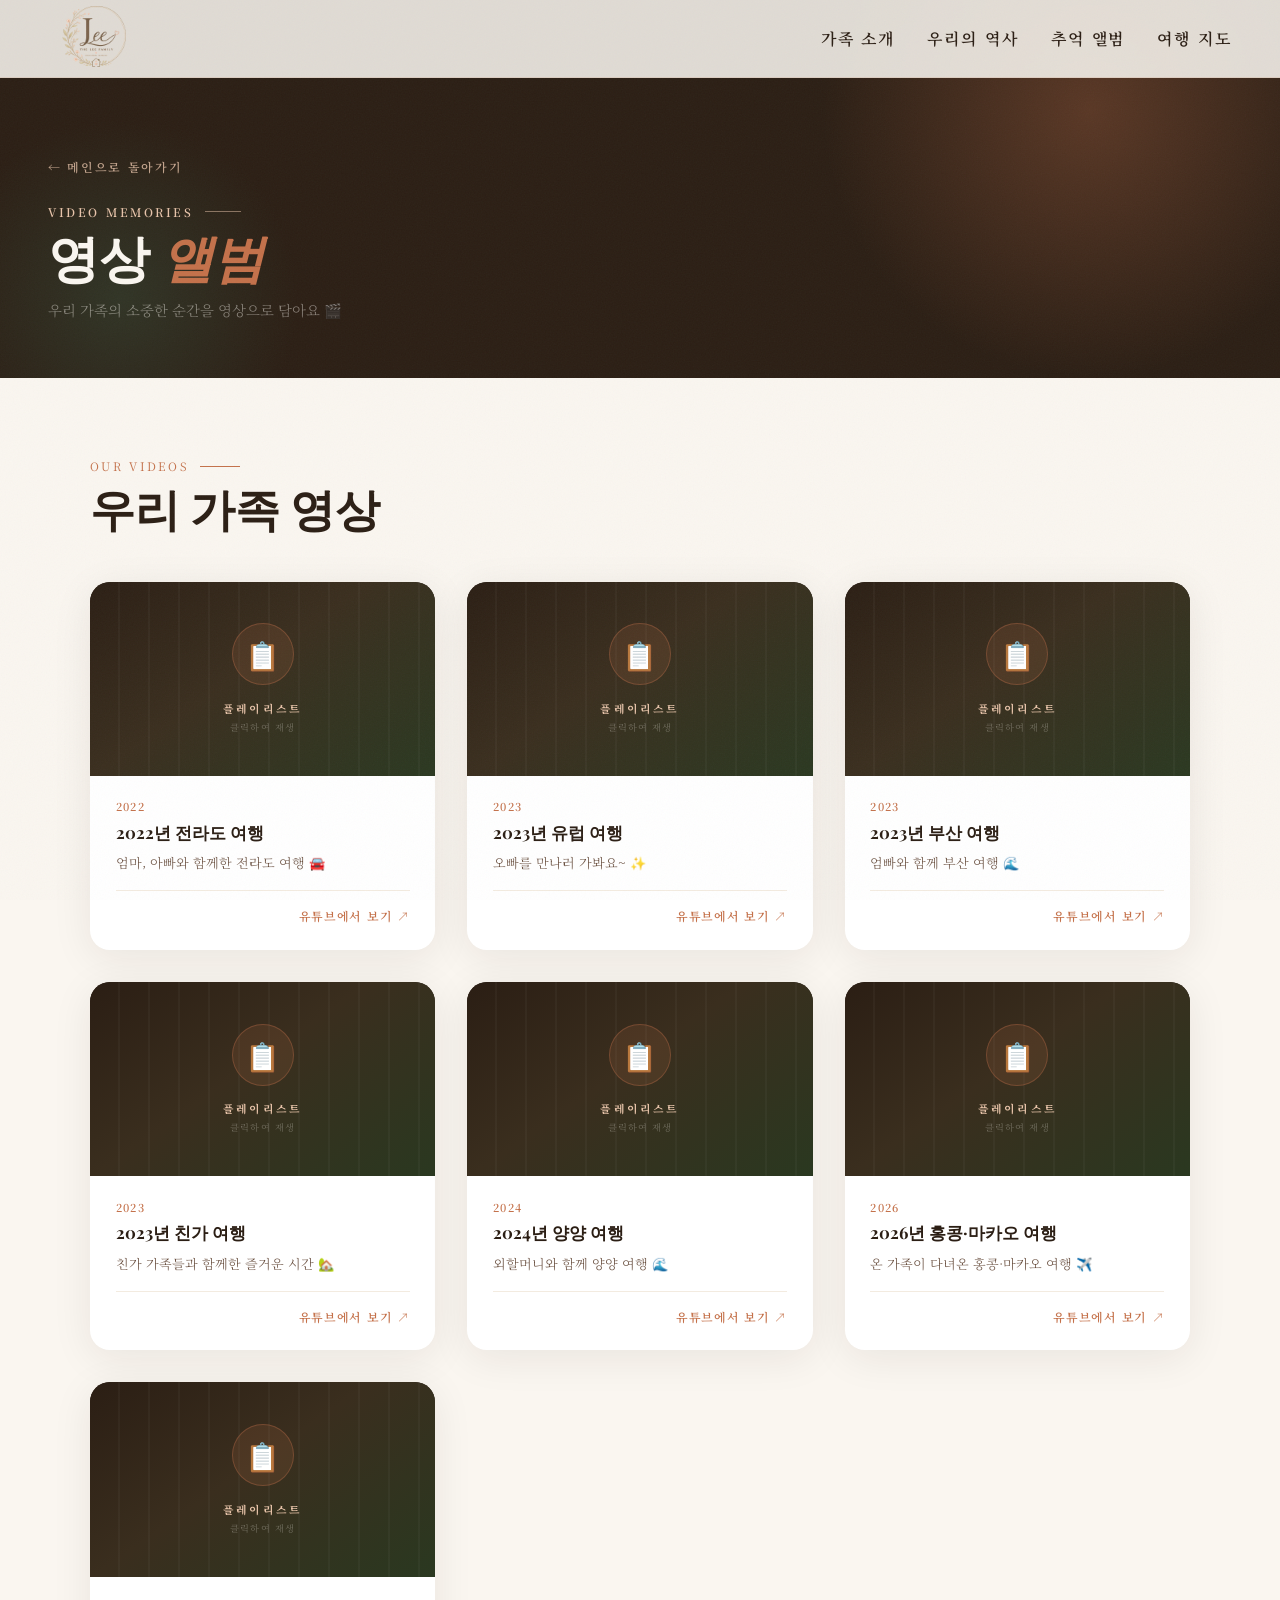
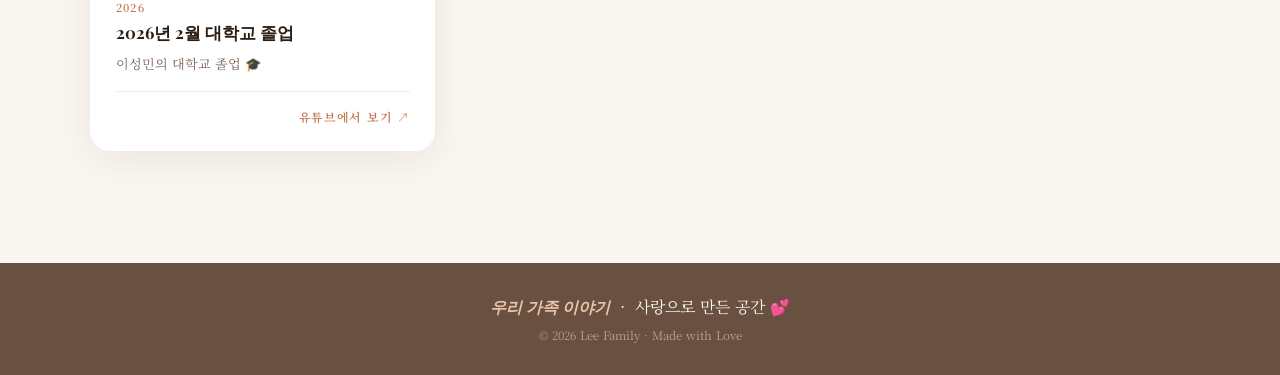
==== commit dc835e20: "add travel" ====
--- a/album.html
+++ b/album.html
@@ -19,6 +19,7 @@
     <li><a href="index.html#members">가족 소개</a></li>
     <li><a href="index.html#timeline">우리의 역사</a></li>
     <li><a href="index.html#gallery">추억 앨범</a></li>
+    <li><a href="travel.html">여행 지도</a></li>
   </ul>
 </nav>
 
--- a/css/album.css
+++ b/css/album.css
@@ -155,6 +155,17 @@
   box-shadow: 0 20px 60px rgba(43,30,20,0.13);
 }
 
+/* 여행 지도에서 넘어왔을 때 강조 효과 */
+.video-card--highlight {
+  animation: albumPulse 2.6s ease;
+}
+@keyframes albumPulse {
+  0%   { box-shadow: 0 8px 40px rgba(43,30,20,0.08); }
+  15%  { box-shadow: 0 0 0 4px var(--terracotta, #c4714a), 0 20px 60px rgba(196,113,74,0.35); }
+  70%  { box-shadow: 0 0 0 4px var(--terracotta, #c4714a), 0 20px 60px rgba(196,113,74,0.35); }
+  100% { box-shadow: 0 8px 40px rgba(43,30,20,0.08); }
+}
+
 /* 썸네일 영역 (16:9 비율 유지) */
 .video-thumb {
   position: relative;
